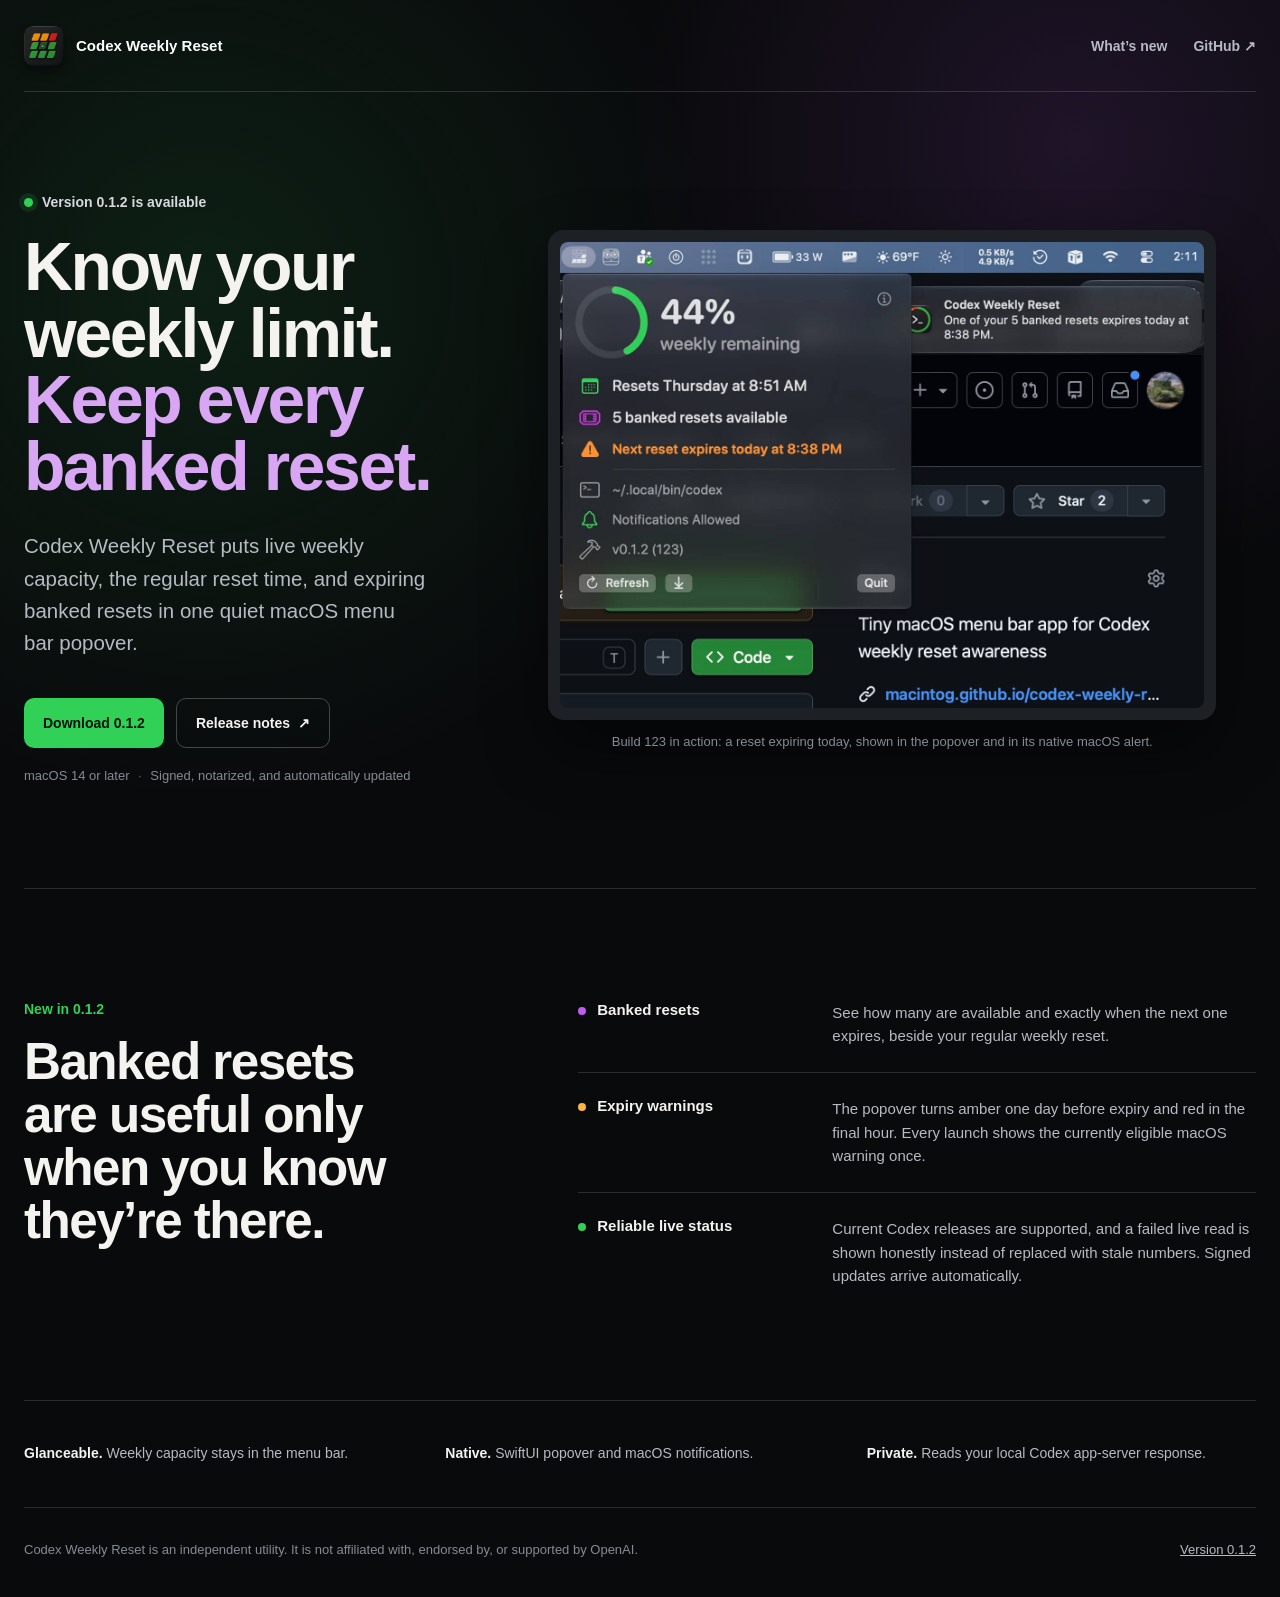
==== index.html @ 297b8efa "Version social preview image metadata" ====
<!doctype html>
<html lang="en">
<head>
  <meta charset="utf-8">
  <meta name="viewport" content="width=device-width, initial-scale=1">
  <meta name="color-scheme" content="dark">
  <title>Codex Weekly Reset</title>
  <meta name="description" content="A native macOS menu bar app for tracking weekly Codex capacity, banked resets, and upcoming reset expirations.">
  <link rel="canonical" href="https://macintog.github.io/codex-weekly-reset/">
  <meta property="og:title" content="Codex Weekly Reset">
  <meta property="og:description" content="See weekly Codex capacity, banked resets, and upcoming expirations without leaving the menu bar.">
  <meta property="og:type" content="website">
  <meta property="og:url" content="https://macintog.github.io/codex-weekly-reset/">
  <meta property="og:image" content="https://macintog.github.io/codex-weekly-reset/assets/codex-weekly-reset-alert.jpg?v=123">
  <meta property="og:image:secure_url" content="https://macintog.github.io/codex-weekly-reset/assets/codex-weekly-reset-alert.jpg?v=123">
  <meta property="og:image:type" content="image/jpeg">
  <meta property="og:image:width" content="1426">
  <meta property="og:image:height" content="1032">
  <meta property="og:image:alt" content="Codex Weekly Reset build 123 showing an expiring banked reset and its native macOS alert">
  <meta name="twitter:card" content="summary_large_image">
  <meta name="twitter:image" content="https://macintog.github.io/codex-weekly-reset/assets/codex-weekly-reset-alert.jpg?v=123">
  <meta name="twitter:image:alt" content="Codex Weekly Reset build 123 showing an expiring banked reset and its native macOS alert">
  <meta name="theme-color" content="#090a0c">
  <link rel="icon" href="assets/app-icon.png">
  <link rel="apple-touch-icon" href="assets/app-icon.png">
  <link rel="preload" href="assets/codex-weekly-reset-alert.jpg" as="image">
  <link rel="stylesheet" href="styles.css">
</head>
<body>
  <div class="site-shell">
    <header class="site-header">
      <a class="product-lockup" href="https://github.com/macintog/codex-weekly-reset" aria-label="Codex Weekly Reset on GitHub">
        <img src="assets/app-icon.png" width="40" height="40" alt="" class="app-icon">
        <span>Codex Weekly Reset</span>
      </a>

      <nav class="site-nav" aria-label="Site links">
        <a href="#whats-new">What’s new</a>
        <a href="https://github.com/macintog/codex-weekly-reset">GitHub <span aria-hidden="true">↗</span></a>
      </nav>
    </header>

    <main>
      <section class="hero" aria-labelledby="hero-title">
        <div class="hero-copy">
          <p class="release-line"><span class="release-dot" aria-hidden="true"></span>Version 0.1.2 is available</p>
          <h1 id="hero-title">Know your weekly limit. <span>Keep every banked reset.</span></h1>
          <p class="lede">Codex Weekly Reset puts live weekly capacity, the regular reset time, and expiring banked resets in one quiet macOS menu bar popover.</p>

          <div class="actions" aria-label="Download and release links">
            <a class="button button-primary" href="downloads/CodexWeeklyReset.zip">Download 0.1.2</a>
            <a class="button button-secondary" href="https://github.com/macintog/codex-weekly-reset/releases/tag/v0.1.2">Release notes <span aria-hidden="true">↗</span></a>
          </div>

          <p class="download-meta">macOS 14 or later <span aria-hidden="true">·</span> Signed, notarized, and automatically updated</p>
        </div>

        <figure class="hero-visual">
          <a class="preview-link" href="assets/codex-weekly-reset-alert.jpg" aria-label="Open the full-size Codex Weekly Reset launch warning screenshot">
            <div class="preview-frame">
              <img class="app-preview-image" src="assets/codex-weekly-reset-alert.jpg" width="1426" height="1032" alt="Codex Weekly Reset build 123 showing 44 percent weekly capacity, five banked resets, a reset expiring today, and its matching native macOS notification">
            </div>
          </a>
          <figcaption>Build 123 in action: a reset expiring today, shown in the popover and in its native macOS alert.</figcaption>
        </figure>
      </section>

      <section class="release-section" id="whats-new" aria-labelledby="release-title">
        <div class="release-heading">
          <p>New in 0.1.2</p>
          <h2 id="release-title">Banked resets are useful only when you know they’re there.</h2>
        </div>

        <dl class="feature-list">
          <div class="feature-row feature-row-primary">
            <dt><span class="feature-signal purple" aria-hidden="true"></span>Banked resets</dt>
            <dd>See how many are available and exactly when the next one expires, beside your regular weekly reset.</dd>
          </div>
          <div class="feature-row">
            <dt><span class="feature-signal amber" aria-hidden="true"></span>Expiry warnings</dt>
            <dd>The popover turns amber one day before expiry and red in the final hour. Every launch shows the currently eligible macOS warning once.</dd>
          </div>
          <div class="feature-row">
            <dt><span class="feature-signal green" aria-hidden="true"></span>Reliable live status</dt>
            <dd>Current Codex releases are supported, and a failed live read is shown honestly instead of replaced with stale numbers. Signed updates arrive automatically.</dd>
          </div>
        </dl>
      </section>

      <section class="confidence-row" aria-label="Product details">
        <p><strong>Glanceable.</strong> Weekly capacity stays in the menu bar.</p>
        <p><strong>Native.</strong> SwiftUI popover and macOS notifications.</p>
        <p><strong>Private.</strong> Reads your local Codex app-server response.</p>
      </section>
    </main>

    <footer class="site-footer">
      <p>Codex Weekly Reset is an independent utility. It is not affiliated with, endorsed by, or supported by OpenAI.</p>
      <a href="https://github.com/macintog/codex-weekly-reset/releases/tag/v0.1.2">Version 0.1.2</a>
    </footer>
  </div>
</body>
</html>
---- styles.css ----
:root {
  color-scheme: dark;
  --bg: #090a0c;
  --surface: #15171b;
  --surface-raised: #1d2025;
  --text: #f5f3ef;
  --muted: #b7bac2;
  --faint: #858a94;
  --line: rgba(255, 255, 255, 0.14);
  --line-strong: rgba(255, 255, 255, 0.24);
  --green: #31d158;
  --purple: #bf5af2;
  --amber: #ffb340;
  --red: #ff453a;
  --focus: #64d2ff;
}

* {
  box-sizing: border-box;
}

html {
  min-width: 320px;
  scroll-behavior: smooth;
  background: var(--bg);
}

body {
  min-width: 320px;
  margin: 0;
  color: var(--text);
  font-family: ui-sans-serif, -apple-system, BlinkMacSystemFont, "SF Pro Text", "Segoe UI", sans-serif;
  background:
    radial-gradient(circle at 84% 9%, rgba(191, 90, 242, 0.12), transparent 28rem),
    radial-gradient(circle at 16% 18%, rgba(49, 209, 88, 0.11), transparent 32rem),
    var(--bg);
}

a {
  color: inherit;
}

img,
svg {
  display: block;
}

.site-shell {
  width: min(1240px, calc(100% - 48px));
  margin: 0 auto;
}

.site-header {
  display: flex;
  align-items: center;
  justify-content: space-between;
  min-height: 92px;
  border-bottom: 1px solid var(--line);
}

.product-lockup {
  display: inline-flex;
  align-items: center;
  gap: 12px;
  color: #fff;
  font-size: 15px;
  font-weight: 680;
  text-decoration: none;
}

.app-icon {
  width: 40px;
  height: 40px;
  border-radius: 9px;
  box-shadow: 0 6px 8px rgba(0, 0, 0, 0.36);
}

.site-nav {
  display: flex;
  align-items: center;
  gap: 26px;
}

.site-nav a {
  color: var(--muted);
  font-size: 14px;
  font-weight: 620;
  text-decoration: none;
  transition: color 160ms ease;
}

.site-nav a:hover {
  color: var(--text);
}

.hero {
  display: grid;
  grid-template-columns: minmax(380px, 0.72fr) minmax(600px, 1.28fr);
  gap: clamp(44px, 5vw, 72px);
  align-items: center;
  min-height: 720px;
  padding: clamp(72px, 8vw, 116px) 0;
}

.hero-copy,
.hero-visual {
  min-width: 0;
}

.release-line {
  display: flex;
  align-items: center;
  gap: 9px;
  width: fit-content;
  margin: 0 0 24px;
  color: #d8d9de;
  font-size: 14px;
  font-weight: 650;
}

.release-dot {
  width: 9px;
  height: 9px;
  border-radius: 50%;
  background: var(--green);
  box-shadow: 0 0 0 5px rgba(49, 209, 88, 0.12);
}

h1,
h2 {
  text-wrap: balance;
}

h1 {
  max-width: 650px;
  margin: 0;
  font-size: clamp(3.25rem, 5.3vw, 4.8rem);
  line-height: 0.98;
  font-weight: 790;
  letter-spacing: -0.035em;
}

h1 span {
  color: #d8a6f3;
}

.lede {
  max-width: 620px;
  margin: 30px 0 0;
  color: var(--muted);
  font-size: clamp(1.08rem, 2vw, 1.28rem);
  line-height: 1.58;
  text-wrap: pretty;
}

.actions {
  display: flex;
  flex-wrap: wrap;
  gap: 12px;
  margin-top: 38px;
}

.button {
  display: inline-flex;
  align-items: center;
  justify-content: center;
  gap: 8px;
  min-height: 50px;
  padding: 0 19px;
  border-radius: 10px;
  font-size: 14px;
  font-weight: 740;
  text-decoration: none;
  transition: transform 160ms ease, background-color 160ms ease, border-color 160ms ease;
}

.button:hover {
  transform: translateY(-1px);
}

.button-primary {
  color: #061108;
  background: var(--green);
}

.button-primary:hover {
  background: #46dd69;
}

.button-secondary {
  border: 1px solid var(--line-strong);
  color: var(--text);
  background: transparent;
}

.button-secondary:hover {
  border-color: rgba(255, 255, 255, 0.4);
  background: rgba(255, 255, 255, 0.05);
}

.download-meta {
  margin: 18px 0 0;
  color: var(--faint);
  font-size: 13px;
  line-height: 1.5;
}

.download-meta span {
  margin: 0 5px;
  color: #5f646e;
}

.preview-frame {
  overflow: hidden;
  padding: 12px;
  border-radius: 16px;
  background: var(--surface-raised);
  box-shadow: 0 30px 64px rgba(0, 0, 0, 0.46);
}

.preview-link {
  display: block;
  border-radius: 16px;
  text-decoration: none;
}

.app-preview-image {
  width: 100%;
  height: auto;
  border-radius: 8px;
}

figcaption {
  margin-top: 14px;
  color: var(--faint);
  font-size: 13px;
  text-align: center;
}

.release-section {
  display: grid;
  grid-template-columns: minmax(280px, 0.8fr) minmax(460px, 1.2fr);
  gap: clamp(48px, 8vw, 104px);
  padding: clamp(72px, 9vw, 112px) 0;
  border-top: 1px solid var(--line);
  border-bottom: 1px solid var(--line);
}

.release-heading p {
  margin: 0 0 18px;
  color: var(--green);
  font-size: 14px;
  font-weight: 700;
}

.release-heading h2 {
  max-width: 480px;
  margin: 0;
  font-size: clamp(2.15rem, 4vw, 3.5rem);
  line-height: 1.04;
  letter-spacing: -0.03em;
}

.feature-list {
  margin: 0;
}

.feature-row {
  display: grid;
  grid-template-columns: minmax(150px, 0.7fr) minmax(260px, 1.3fr);
  gap: 26px;
  padding: 24px 0;
  border-top: 1px solid var(--line);
}

.feature-row:first-child {
  padding-top: 0;
  border-top: 0;
}

.feature-row:last-child {
  padding-bottom: 0;
}

.feature-row dt {
  display: flex;
  gap: 11px;
  align-items: baseline;
  color: var(--text);
  font-size: 15px;
  font-weight: 720;
}

.feature-row dd {
  margin: 0;
  color: var(--muted);
  font-size: 15px;
  line-height: 1.58;
  text-wrap: pretty;
}

.feature-signal {
  width: 8px;
  height: 8px;
  border-radius: 50%;
  flex: 0 0 auto;
}

.feature-signal.purple {
  background: var(--purple);
}

.feature-signal.amber {
  background: var(--amber);
}

.feature-signal.green {
  background: var(--green);
}

.confidence-row {
  display: grid;
  grid-template-columns: repeat(3, 1fr);
  gap: 32px;
  padding: 42px 0;
}

.confidence-row p {
  margin: 0;
  color: var(--muted);
  font-size: 14px;
  line-height: 1.55;
}

.confidence-row strong {
  color: var(--text);
}

.site-footer {
  display: flex;
  justify-content: space-between;
  gap: 36px;
  padding: 32px 0 38px;
  border-top: 1px solid var(--line);
  color: var(--faint);
  font-size: 13px;
  line-height: 1.5;
}

.site-footer p {
  max-width: 680px;
  margin: 0;
}

.site-footer a {
  color: var(--muted);
  white-space: nowrap;
}

.button:focus-visible,
.preview-link:focus-visible,
.site-nav a:focus-visible,
.product-lockup:focus-visible,
.site-footer a:focus-visible {
  outline: 2px solid var(--focus);
  outline-offset: 4px;
}

@media (max-width: 1080px) {
  .hero {
    grid-template-columns: 1fr;
    min-height: auto;
  }

  .hero-copy {
    max-width: 760px;
  }

  .hero-visual {
    max-width: 920px;
  }

  .release-section {
    grid-template-columns: 1fr;
  }

  .release-heading h2 {
    max-width: 680px;
  }
}

@media (max-width: 640px) {
  .site-shell {
    width: min(100% - 30px, 1240px);
  }

  .site-header {
    min-height: 76px;
  }

  .site-nav {
    gap: 16px;
  }

  .site-nav a:first-child {
    display: none;
  }

  .product-lockup span {
    position: absolute;
    width: 1px;
    height: 1px;
    overflow: hidden;
    clip-path: inset(50%);
    white-space: nowrap;
  }

  .hero {
    gap: 46px;
    padding: 64px 0 72px;
  }

  h1 {
    font-size: clamp(2.9rem, 14vw, 4rem);
  }

  .actions {
    display: grid;
  }

  .button {
    width: 100%;
  }

  .download-meta span {
    margin: 0 2px;
  }

  .preview-frame {
    padding: 7px;
    border-radius: 12px;
  }

  .release-section {
    gap: 44px;
    padding: 72px 0;
  }

  .feature-row {
    grid-template-columns: 1fr;
    gap: 10px;
  }

  .confidence-row {
    grid-template-columns: 1fr;
    gap: 18px;
  }

  .site-footer {
    display: grid;
    gap: 16px;
  }
}

@media (prefers-reduced-motion: reduce) {
  html {
    scroll-behavior: auto;
  }

  .button,
  .site-nav a {
    transition: none;
  }
}
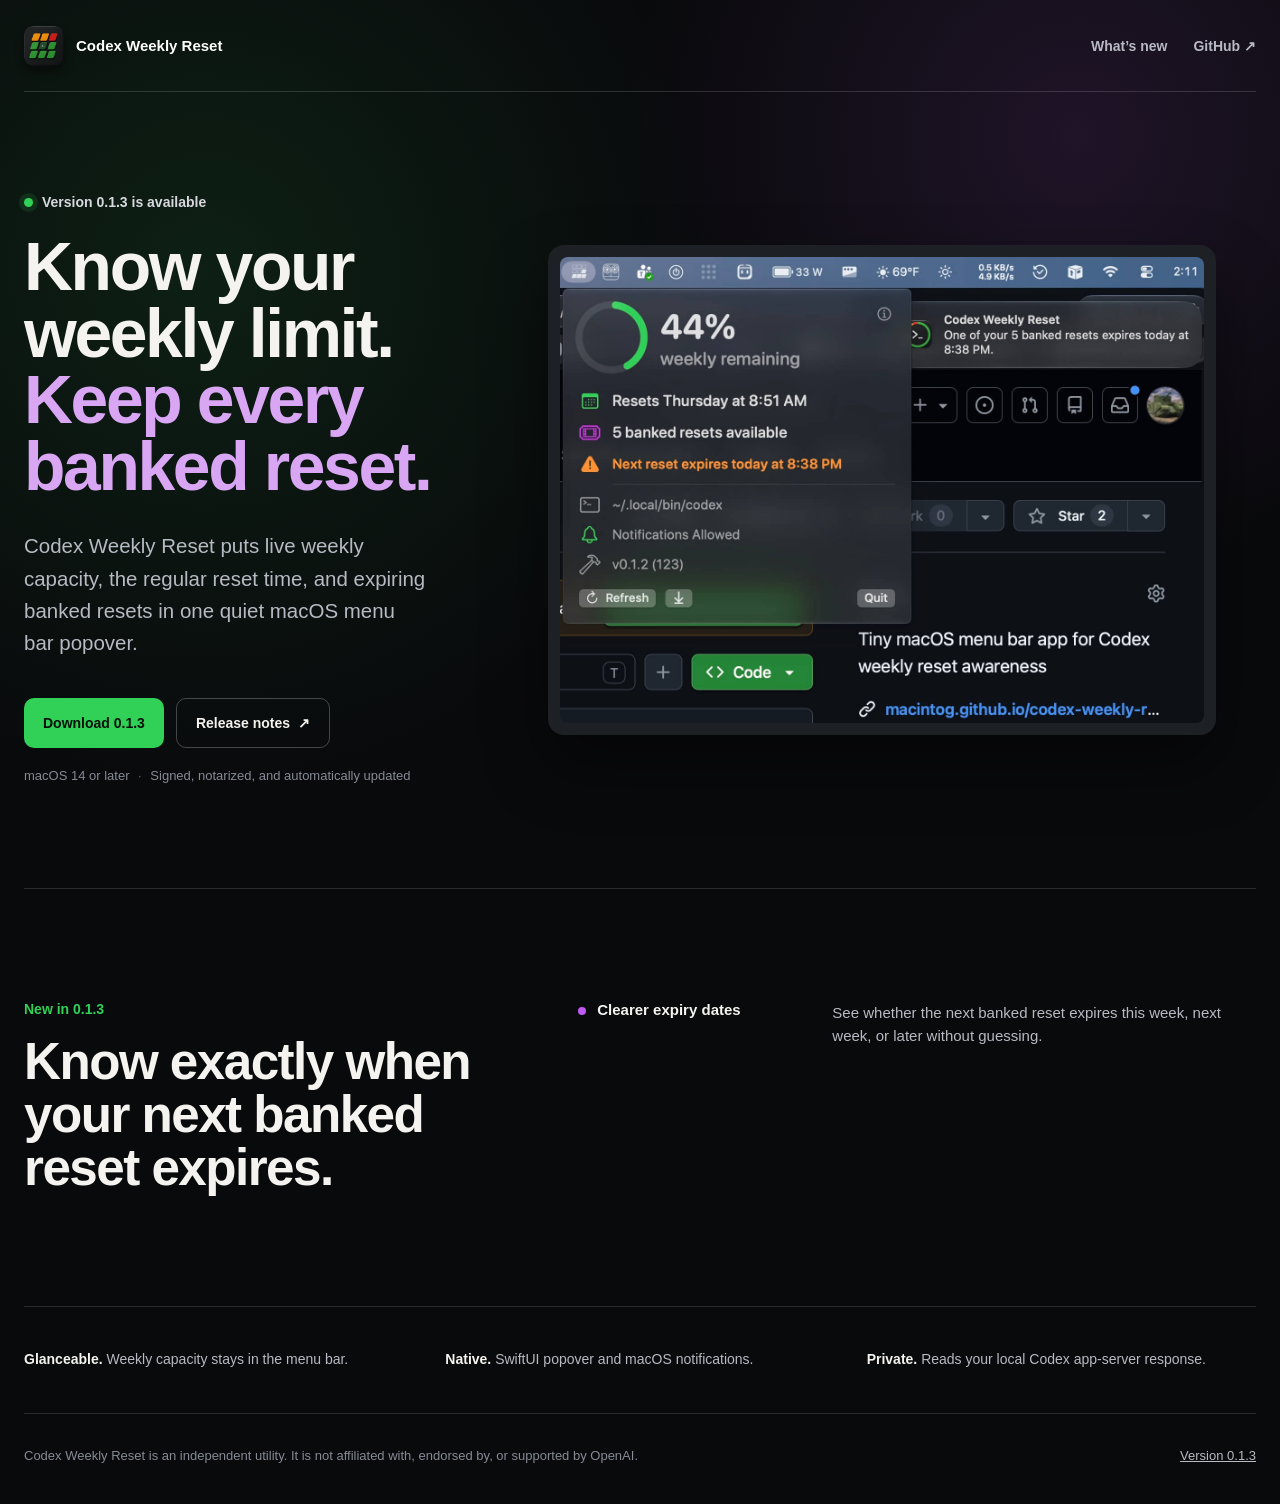
==== commit c0ccaf1e: "Publish Codex Weekly Reset 0.1.3 website Summary: - update the customer website and signed Sparkle f" ====
--- a/index.html
+++ b/index.html
@@ -43,13 +43,13 @@
     <main>
       <section class="hero" aria-labelledby="hero-title">
         <div class="hero-copy">
-          <p class="release-line"><span class="release-dot" aria-hidden="true"></span>Version 0.1.2 is available</p>
+          <p class="release-line"><span class="release-dot" aria-hidden="true"></span>Version 0.1.3 is available</p>
           <h1 id="hero-title">Know your weekly limit. <span>Keep every banked reset.</span></h1>
           <p class="lede">Codex Weekly Reset puts live weekly capacity, the regular reset time, and expiring banked resets in one quiet macOS menu bar popover.</p>
 
           <div class="actions" aria-label="Download and release links">
-            <a class="button button-primary" href="downloads/CodexWeeklyReset.zip">Download 0.1.2</a>
-            <a class="button button-secondary" href="https://github.com/macintog/codex-weekly-reset/releases/tag/v0.1.2">Release notes <span aria-hidden="true">↗</span></a>
+            <a class="button button-primary" href="downloads/CodexWeeklyReset.zip">Download 0.1.3</a>
+            <a class="button button-secondary" href="https://github.com/macintog/codex-weekly-reset/releases/tag/v0.1.3">Release notes <span aria-hidden="true">↗</span></a>
           </div>
 
           <p class="download-meta">macOS 14 or later <span aria-hidden="true">·</span> Signed, notarized, and automatically updated</p>
@@ -61,28 +61,19 @@
               <img class="app-preview-image" src="assets/codex-weekly-reset-alert.jpg" width="1426" height="1032" alt="Codex Weekly Reset build 123 showing 44 percent weekly capacity, five banked resets, a reset expiring today, and its matching native macOS notification">
             </div>
           </a>
-          <figcaption>Build 123 in action: a reset expiring today, shown in the popover and in its native macOS alert.</figcaption>
         </figure>
       </section>
 
       <section class="release-section" id="whats-new" aria-labelledby="release-title">
         <div class="release-heading">
-          <p>New in 0.1.2</p>
-          <h2 id="release-title">Banked resets are useful only when you know they’re there.</h2>
+          <p>New in 0.1.3</p>
+          <h2 id="release-title">Know exactly when your next banked reset expires.</h2>
         </div>
 
         <dl class="feature-list">
           <div class="feature-row feature-row-primary">
-            <dt><span class="feature-signal purple" aria-hidden="true"></span>Banked resets</dt>
-            <dd>See how many are available and exactly when the next one expires, beside your regular weekly reset.</dd>
-          </div>
-          <div class="feature-row">
-            <dt><span class="feature-signal amber" aria-hidden="true"></span>Expiry warnings</dt>
-            <dd>The popover turns amber one day before expiry and red in the final hour. Every launch shows the currently eligible macOS warning once.</dd>
-          </div>
-          <div class="feature-row">
-            <dt><span class="feature-signal green" aria-hidden="true"></span>Reliable live status</dt>
-            <dd>Current Codex releases are supported, and a failed live read is shown honestly instead of replaced with stale numbers. Signed updates arrive automatically.</dd>
+            <dt><span class="feature-signal purple" aria-hidden="true"></span>Clearer expiry dates</dt>
+            <dd>See whether the next banked reset expires this week, next week, or later without guessing.</dd>
           </div>
         </dl>
       </section>
@@ -96,7 +87,7 @@
 
     <footer class="site-footer">
       <p>Codex Weekly Reset is an independent utility. It is not affiliated with, endorsed by, or supported by OpenAI.</p>
-      <a href="https://github.com/macintog/codex-weekly-reset/releases/tag/v0.1.2">Version 0.1.2</a>
+      <a href="https://github.com/macintog/codex-weekly-reset/releases/tag/v0.1.3">Version 0.1.3</a>
     </footer>
   </div>
 </body>
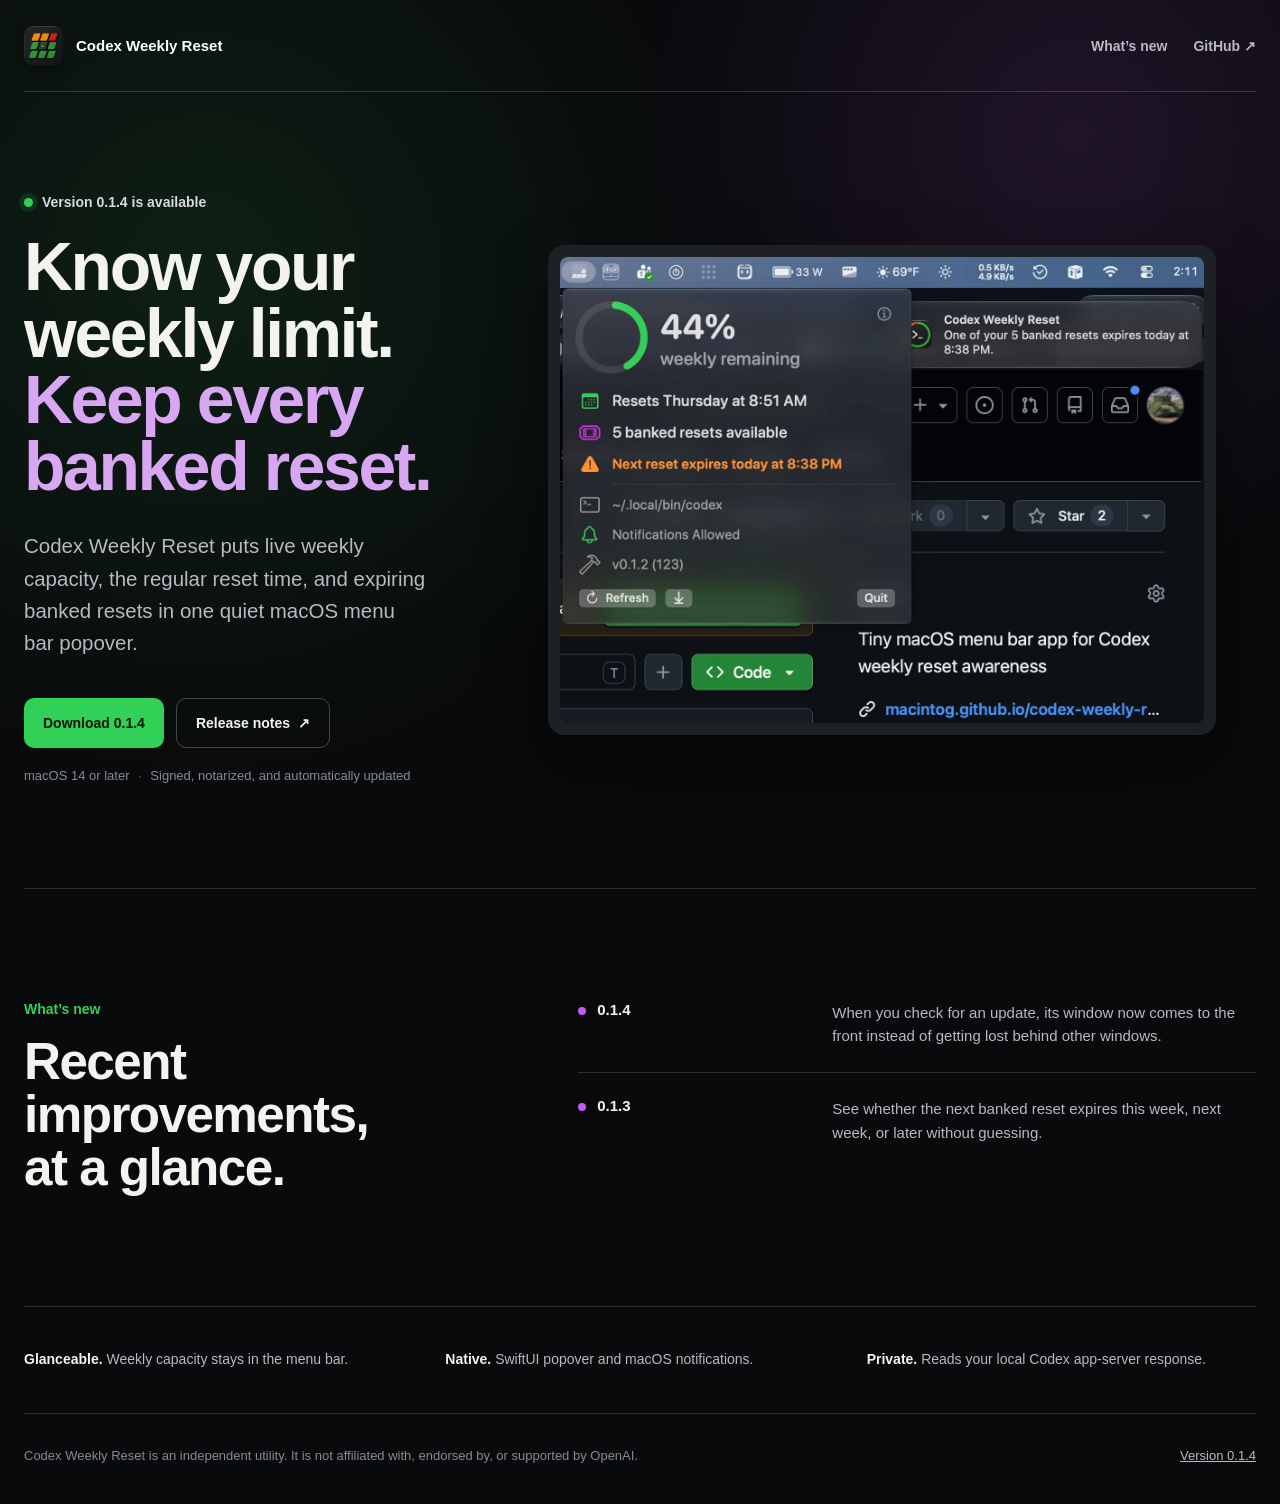
==== commit 834ed0d2: "Publish Codex Weekly Reset 0.1.4 website Ships the notarized build 128 download and Sparkle update f" ====
--- a/index.html
+++ b/index.html
@@ -43,13 +43,13 @@
     <main>
       <section class="hero" aria-labelledby="hero-title">
         <div class="hero-copy">
-          <p class="release-line"><span class="release-dot" aria-hidden="true"></span>Version 0.1.3 is available</p>
+          <p class="release-line"><span class="release-dot" aria-hidden="true"></span>Version 0.1.4 is available</p>
           <h1 id="hero-title">Know your weekly limit. <span>Keep every banked reset.</span></h1>
           <p class="lede">Codex Weekly Reset puts live weekly capacity, the regular reset time, and expiring banked resets in one quiet macOS menu bar popover.</p>
 
           <div class="actions" aria-label="Download and release links">
-            <a class="button button-primary" href="downloads/CodexWeeklyReset.zip">Download 0.1.3</a>
-            <a class="button button-secondary" href="https://github.com/macintog/codex-weekly-reset/releases/tag/v0.1.3">Release notes <span aria-hidden="true">↗</span></a>
+            <a class="button button-primary" href="downloads/CodexWeeklyReset.zip">Download 0.1.4</a>
+            <a class="button button-secondary" href="https://github.com/macintog/codex-weekly-reset/releases/tag/v0.1.4">Release notes <span aria-hidden="true">↗</span></a>
           </div>
 
           <p class="download-meta">macOS 14 or later <span aria-hidden="true">·</span> Signed, notarized, and automatically updated</p>
@@ -66,13 +66,17 @@
 
       <section class="release-section" id="whats-new" aria-labelledby="release-title">
         <div class="release-heading">
-          <p>New in 0.1.3</p>
-          <h2 id="release-title">Know exactly when your next banked reset expires.</h2>
+          <p>What’s new</p>
+          <h2 id="release-title">Recent improvements, at a glance.</h2>
         </div>
 
         <dl class="feature-list">
           <div class="feature-row feature-row-primary">
-            <dt><span class="feature-signal purple" aria-hidden="true"></span>Clearer expiry dates</dt>
+            <dt><span class="feature-signal purple" aria-hidden="true"></span>0.1.4</dt>
+            <dd>When you check for an update, its window now comes to the front instead of getting lost behind other windows.</dd>
+          </div>
+          <div class="feature-row">
+            <dt><span class="feature-signal purple" aria-hidden="true"></span>0.1.3</dt>
             <dd>See whether the next banked reset expires this week, next week, or later without guessing.</dd>
           </div>
         </dl>
@@ -87,7 +91,7 @@
 
     <footer class="site-footer">
       <p>Codex Weekly Reset is an independent utility. It is not affiliated with, endorsed by, or supported by OpenAI.</p>
-      <a href="https://github.com/macintog/codex-weekly-reset/releases/tag/v0.1.3">Version 0.1.3</a>
+      <a href="https://github.com/macintog/codex-weekly-reset/releases/tag/v0.1.4">Version 0.1.4</a>
     </footer>
   </div>
 </body>
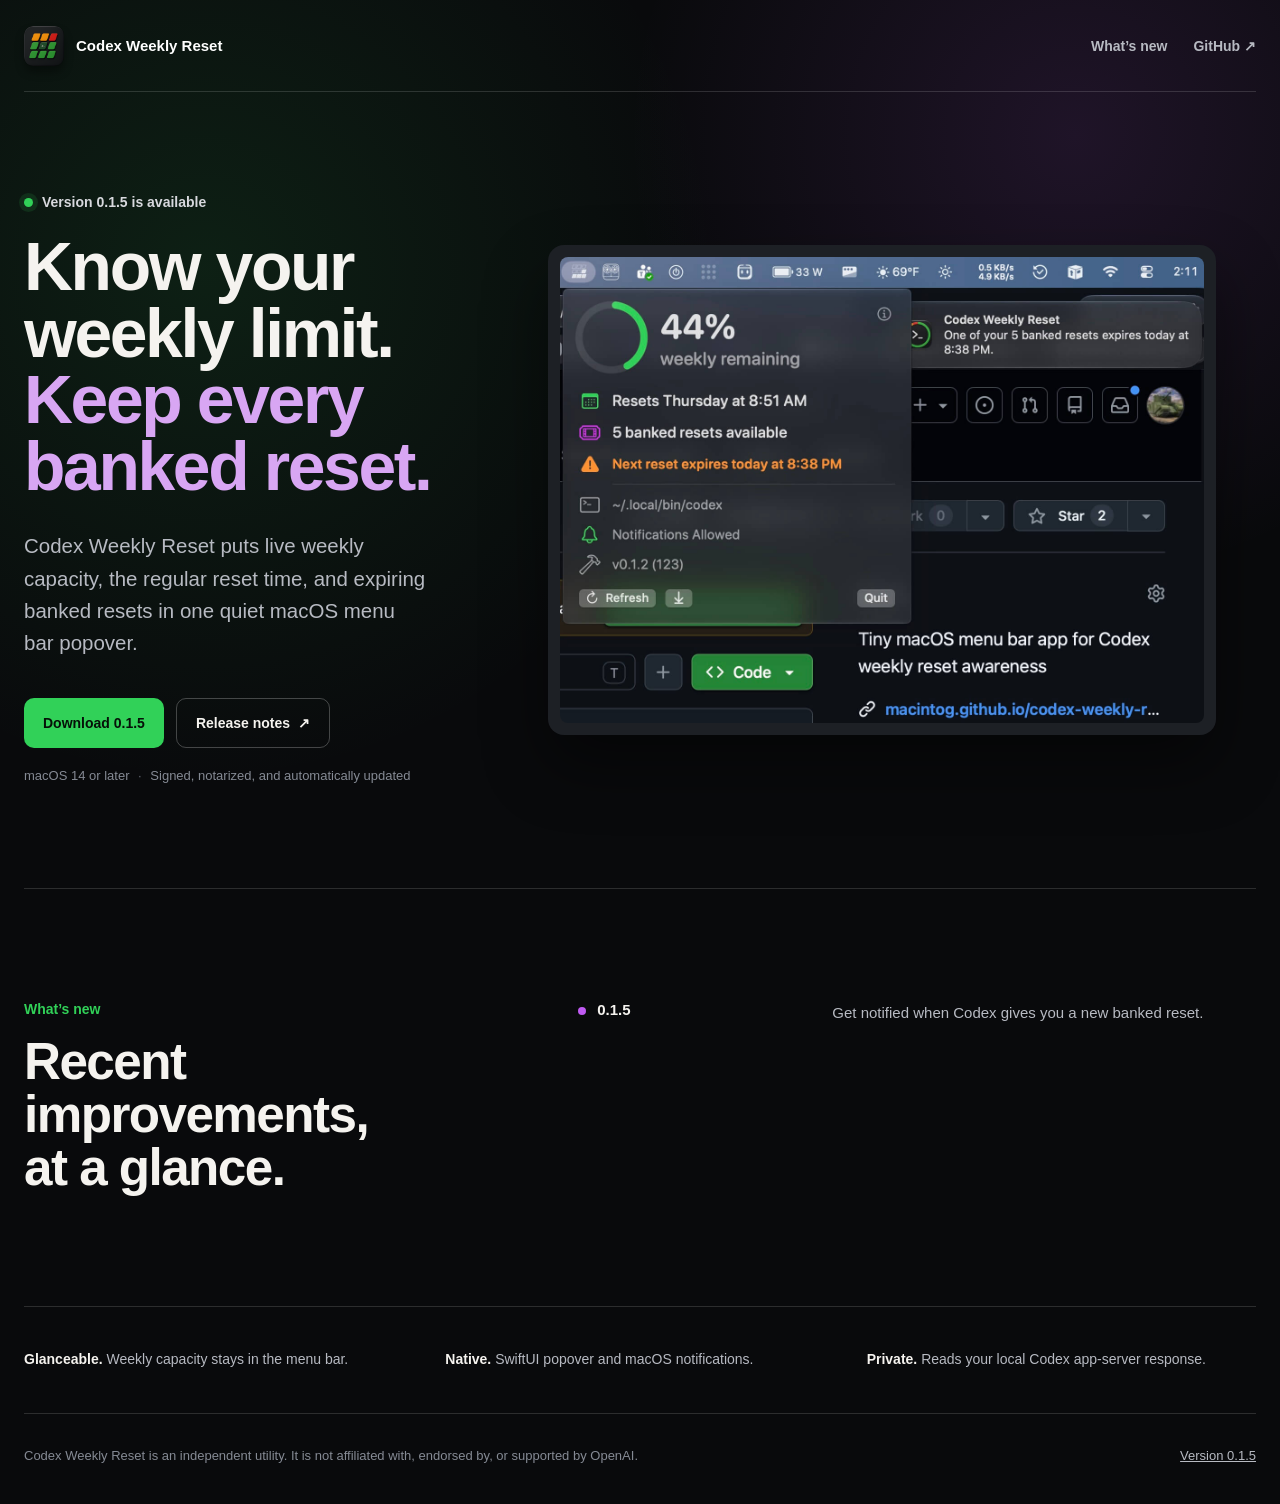
==== commit 8c177090: "0.1.5: Notify when Codex gives you a new reset Publish the signed and notarized build 130 download, " ====
--- a/index.html
+++ b/index.html
@@ -43,13 +43,13 @@
     <main>
       <section class="hero" aria-labelledby="hero-title">
         <div class="hero-copy">
-          <p class="release-line"><span class="release-dot" aria-hidden="true"></span>Version 0.1.4 is available</p>
+          <p class="release-line"><span class="release-dot" aria-hidden="true"></span>Version 0.1.5 is available</p>
           <h1 id="hero-title">Know your weekly limit. <span>Keep every banked reset.</span></h1>
           <p class="lede">Codex Weekly Reset puts live weekly capacity, the regular reset time, and expiring banked resets in one quiet macOS menu bar popover.</p>
 
           <div class="actions" aria-label="Download and release links">
-            <a class="button button-primary" href="downloads/CodexWeeklyReset.zip">Download 0.1.4</a>
-            <a class="button button-secondary" href="https://github.com/macintog/codex-weekly-reset/releases/tag/v0.1.4">Release notes <span aria-hidden="true">↗</span></a>
+            <a class="button button-primary" href="downloads/CodexWeeklyReset.zip">Download 0.1.5</a>
+            <a class="button button-secondary" href="https://github.com/macintog/codex-weekly-reset/releases/tag/v0.1.5">Release notes <span aria-hidden="true">↗</span></a>
           </div>
 
           <p class="download-meta">macOS 14 or later <span aria-hidden="true">·</span> Signed, notarized, and automatically updated</p>
@@ -72,12 +72,8 @@
 
         <dl class="feature-list">
           <div class="feature-row feature-row-primary">
-            <dt><span class="feature-signal purple" aria-hidden="true"></span>0.1.4</dt>
-            <dd>When you check for an update, its window now comes to the front instead of getting lost behind other windows.</dd>
-          </div>
-          <div class="feature-row">
-            <dt><span class="feature-signal purple" aria-hidden="true"></span>0.1.3</dt>
-            <dd>See whether the next banked reset expires this week, next week, or later without guessing.</dd>
+            <dt><span class="feature-signal purple" aria-hidden="true"></span>0.1.5</dt>
+            <dd>Get notified when Codex gives you a new banked reset.</dd>
           </div>
         </dl>
       </section>
@@ -91,7 +87,7 @@
 
     <footer class="site-footer">
       <p>Codex Weekly Reset is an independent utility. It is not affiliated with, endorsed by, or supported by OpenAI.</p>
-      <a href="https://github.com/macintog/codex-weekly-reset/releases/tag/v0.1.4">Version 0.1.4</a>
+      <a href="https://github.com/macintog/codex-weekly-reset/releases/tag/v0.1.5">Version 0.1.5</a>
     </footer>
   </div>
 </body>
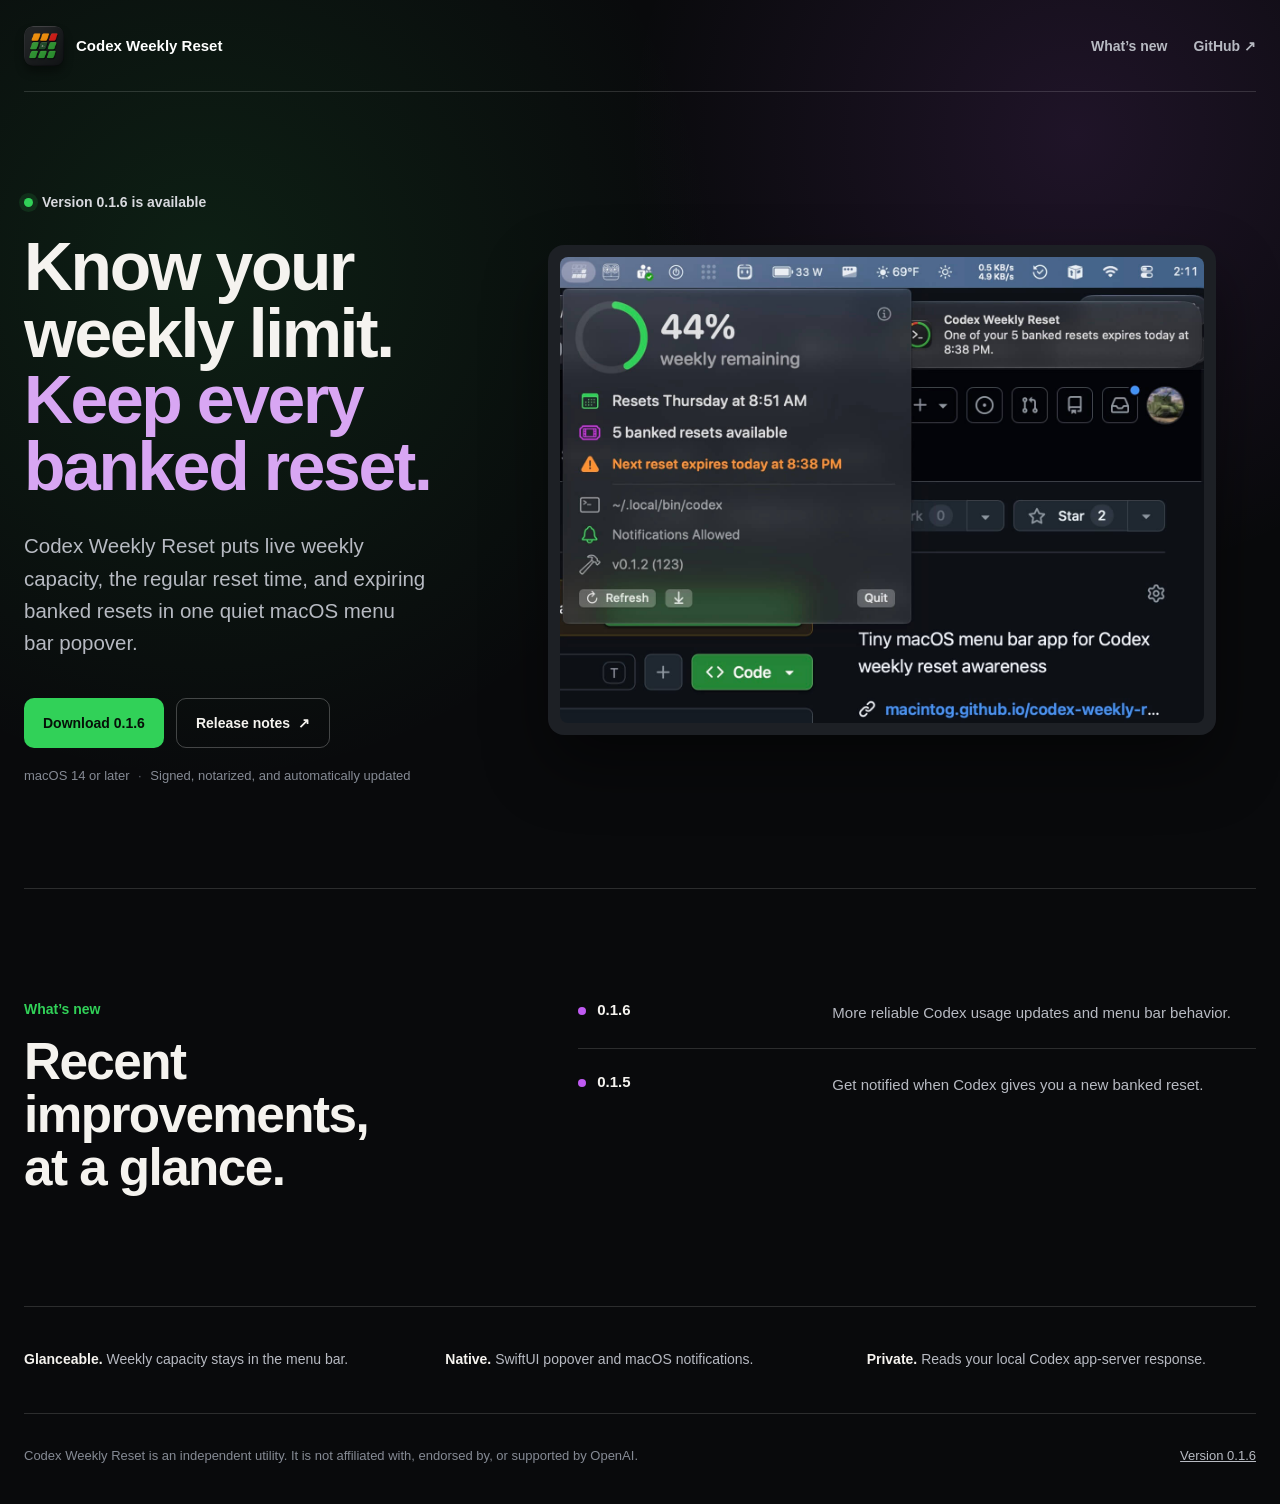
==== commit 926b9535: "0.1.6: Publish website and Sparkle updates Publishes Codex Weekly Reset 0.1.6 with the approved cust" ====
--- a/index.html
+++ b/index.html
@@ -43,13 +43,13 @@
     <main>
       <section class="hero" aria-labelledby="hero-title">
         <div class="hero-copy">
-          <p class="release-line"><span class="release-dot" aria-hidden="true"></span>Version 0.1.5 is available</p>
+          <p class="release-line"><span class="release-dot" aria-hidden="true"></span>Version 0.1.6 is available</p>
           <h1 id="hero-title">Know your weekly limit. <span>Keep every banked reset.</span></h1>
           <p class="lede">Codex Weekly Reset puts live weekly capacity, the regular reset time, and expiring banked resets in one quiet macOS menu bar popover.</p>
 
           <div class="actions" aria-label="Download and release links">
-            <a class="button button-primary" href="downloads/CodexWeeklyReset.zip">Download 0.1.5</a>
-            <a class="button button-secondary" href="https://github.com/macintog/codex-weekly-reset/releases/tag/v0.1.5">Release notes <span aria-hidden="true">↗</span></a>
+            <a class="button button-primary" href="downloads/CodexWeeklyReset.zip">Download 0.1.6</a>
+            <a class="button button-secondary" href="https://github.com/macintog/codex-weekly-reset/releases/tag/v0.1.6">Release notes <span aria-hidden="true">↗</span></a>
           </div>
 
           <p class="download-meta">macOS 14 or later <span aria-hidden="true">·</span> Signed, notarized, and automatically updated</p>
@@ -72,6 +72,10 @@
 
         <dl class="feature-list">
           <div class="feature-row feature-row-primary">
+            <dt><span class="feature-signal purple" aria-hidden="true"></span>0.1.6</dt>
+            <dd>More reliable Codex usage updates and menu bar behavior.</dd>
+          </div>
+          <div class="feature-row">
             <dt><span class="feature-signal purple" aria-hidden="true"></span>0.1.5</dt>
             <dd>Get notified when Codex gives you a new banked reset.</dd>
           </div>
@@ -87,7 +91,7 @@
 
     <footer class="site-footer">
       <p>Codex Weekly Reset is an independent utility. It is not affiliated with, endorsed by, or supported by OpenAI.</p>
-      <a href="https://github.com/macintog/codex-weekly-reset/releases/tag/v0.1.5">Version 0.1.5</a>
+      <a href="https://github.com/macintog/codex-weekly-reset/releases/tag/v0.1.6">Version 0.1.6</a>
     </footer>
   </div>
 </body>
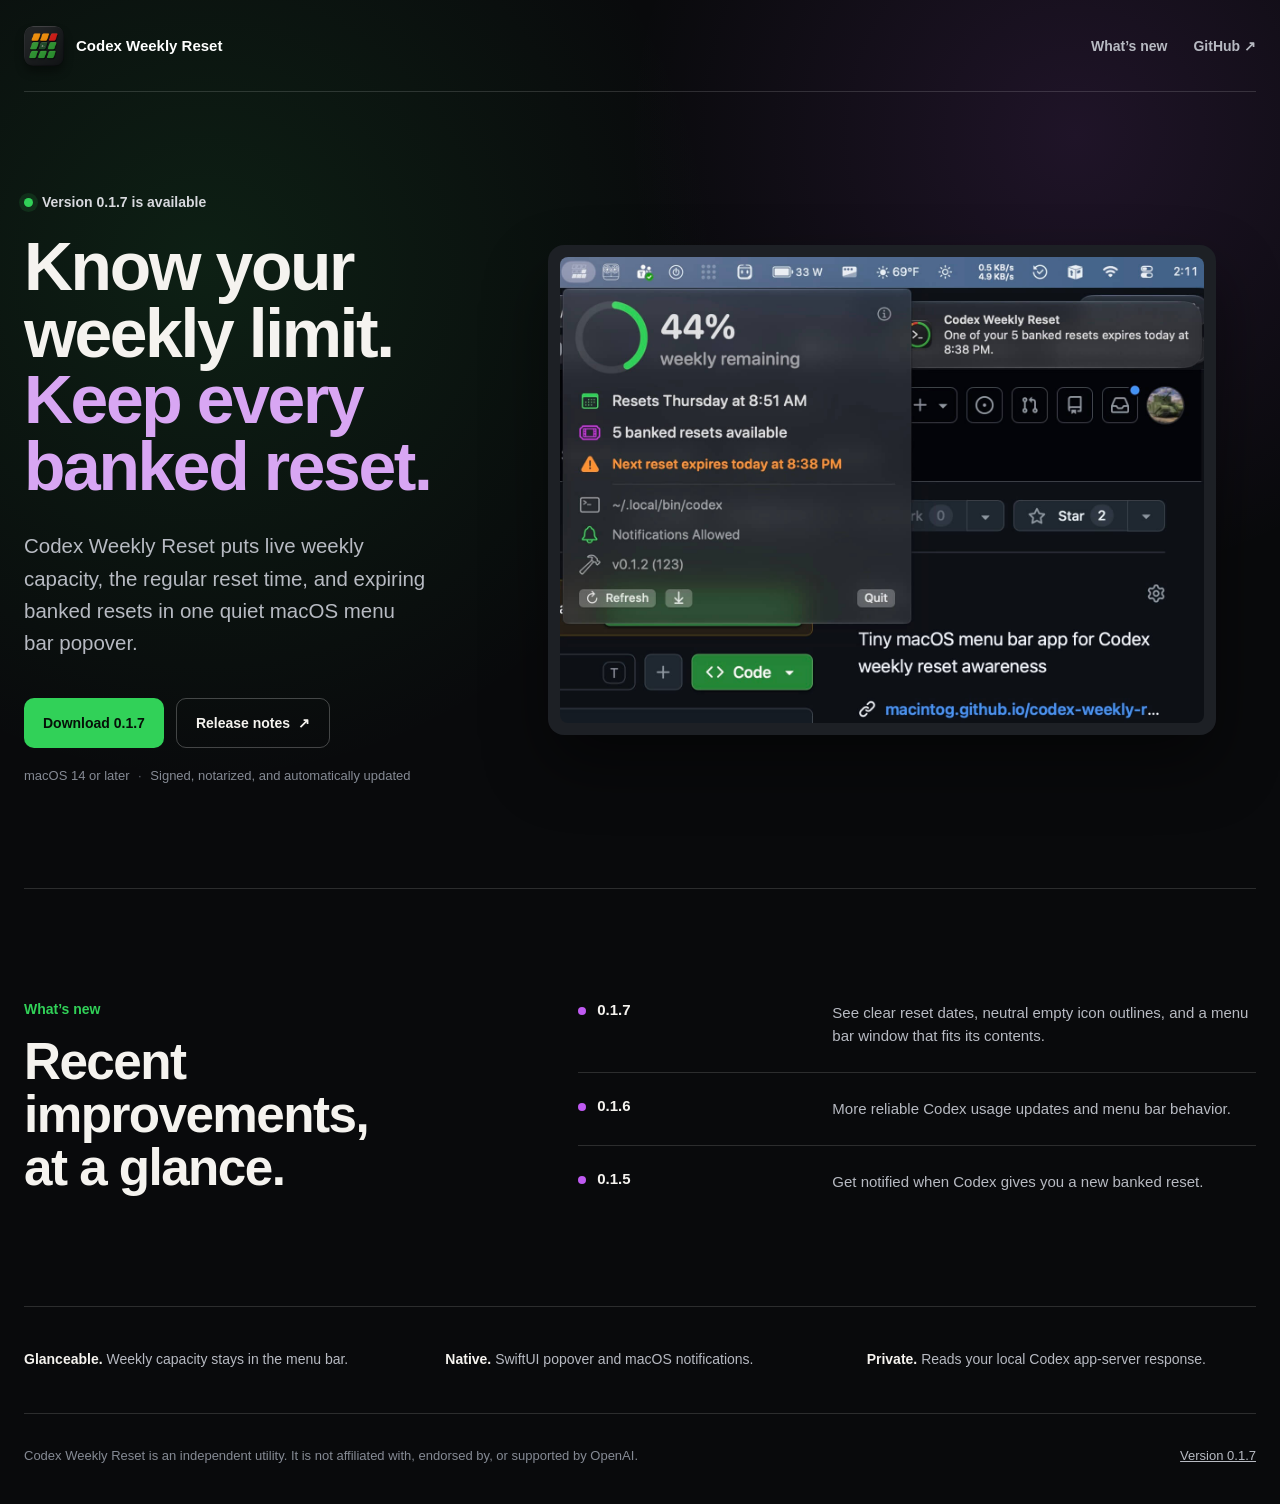
==== commit 0145d091: "0.1.7: Publish website and Sparkle updates Publishes Codex Weekly Reset 0.1.7 with the approved cust" ====
--- a/index.html
+++ b/index.html
@@ -43,13 +43,13 @@
     <main>
       <section class="hero" aria-labelledby="hero-title">
         <div class="hero-copy">
-          <p class="release-line"><span class="release-dot" aria-hidden="true"></span>Version 0.1.6 is available</p>
+          <p class="release-line"><span class="release-dot" aria-hidden="true"></span>Version 0.1.7 is available</p>
           <h1 id="hero-title">Know your weekly limit. <span>Keep every banked reset.</span></h1>
           <p class="lede">Codex Weekly Reset puts live weekly capacity, the regular reset time, and expiring banked resets in one quiet macOS menu bar popover.</p>
 
           <div class="actions" aria-label="Download and release links">
-            <a class="button button-primary" href="downloads/CodexWeeklyReset.zip">Download 0.1.6</a>
-            <a class="button button-secondary" href="https://github.com/macintog/codex-weekly-reset/releases/tag/v0.1.6">Release notes <span aria-hidden="true">↗</span></a>
+            <a class="button button-primary" href="downloads/CodexWeeklyReset.zip">Download 0.1.7</a>
+            <a class="button button-secondary" href="https://github.com/macintog/codex-weekly-reset/releases/tag/v0.1.7">Release notes <span aria-hidden="true">↗</span></a>
           </div>
 
           <p class="download-meta">macOS 14 or later <span aria-hidden="true">·</span> Signed, notarized, and automatically updated</p>
@@ -72,6 +72,10 @@
 
         <dl class="feature-list">
           <div class="feature-row feature-row-primary">
+            <dt><span class="feature-signal purple" aria-hidden="true"></span>0.1.7</dt>
+            <dd>See clear reset dates, neutral empty icon outlines, and a menu bar window that fits its contents.</dd>
+          </div>
+          <div class="feature-row">
             <dt><span class="feature-signal purple" aria-hidden="true"></span>0.1.6</dt>
             <dd>More reliable Codex usage updates and menu bar behavior.</dd>
           </div>
@@ -91,7 +95,7 @@
 
     <footer class="site-footer">
       <p>Codex Weekly Reset is an independent utility. It is not affiliated with, endorsed by, or supported by OpenAI.</p>
-      <a href="https://github.com/macintog/codex-weekly-reset/releases/tag/v0.1.6">Version 0.1.6</a>
+      <a href="https://github.com/macintog/codex-weekly-reset/releases/tag/v0.1.7">Version 0.1.7</a>
     </footer>
   </div>
 </body>
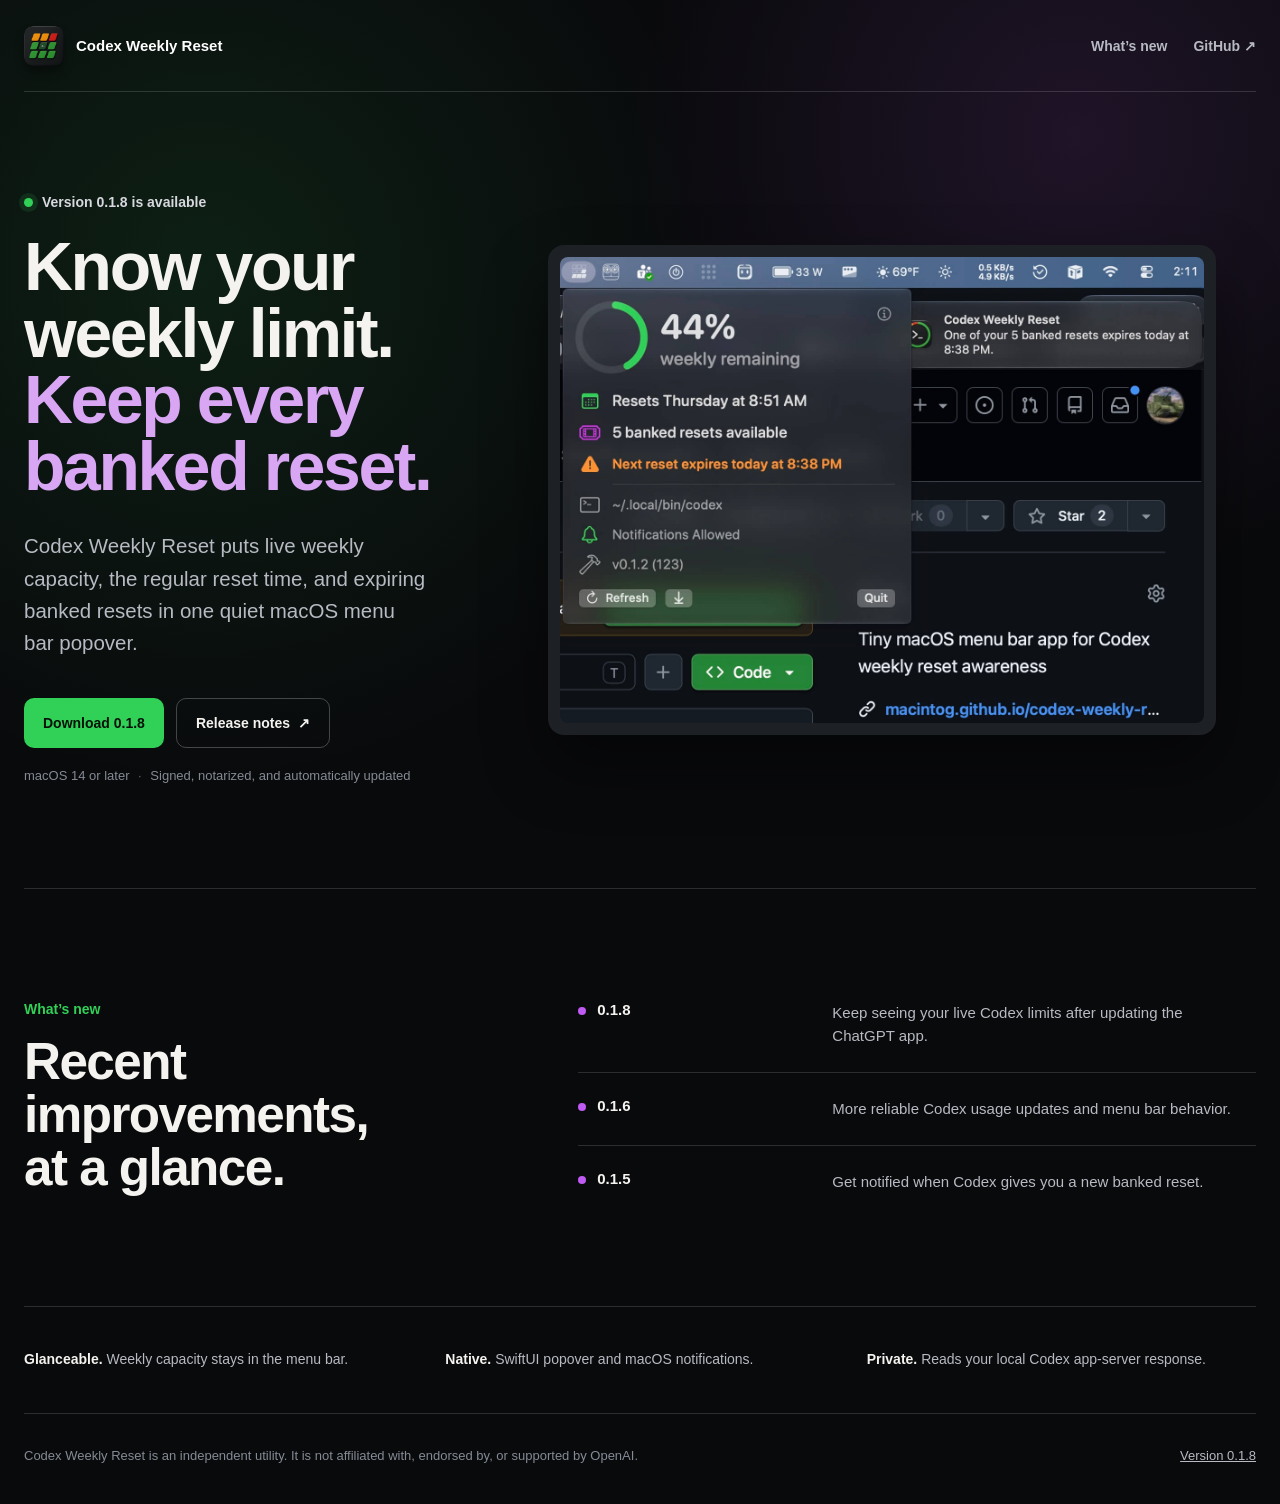
==== commit d68e93e2: "0.1.8: Publish website and Sparkle updates Publishes Codex Weekly Reset 0.1.8 with the approved cust" ====
--- a/index.html
+++ b/index.html
@@ -43,13 +43,13 @@
     <main>
       <section class="hero" aria-labelledby="hero-title">
         <div class="hero-copy">
-          <p class="release-line"><span class="release-dot" aria-hidden="true"></span>Version 0.1.7 is available</p>
+          <p class="release-line"><span class="release-dot" aria-hidden="true"></span>Version 0.1.8 is available</p>
           <h1 id="hero-title">Know your weekly limit. <span>Keep every banked reset.</span></h1>
           <p class="lede">Codex Weekly Reset puts live weekly capacity, the regular reset time, and expiring banked resets in one quiet macOS menu bar popover.</p>
 
           <div class="actions" aria-label="Download and release links">
-            <a class="button button-primary" href="downloads/CodexWeeklyReset.zip">Download 0.1.7</a>
-            <a class="button button-secondary" href="https://github.com/macintog/codex-weekly-reset/releases/tag/v0.1.7">Release notes <span aria-hidden="true">↗</span></a>
+            <a class="button button-primary" href="downloads/CodexWeeklyReset.zip">Download 0.1.8</a>
+            <a class="button button-secondary" href="https://github.com/macintog/codex-weekly-reset/releases/tag/v0.1.8">Release notes <span aria-hidden="true">↗</span></a>
           </div>
 
           <p class="download-meta">macOS 14 or later <span aria-hidden="true">·</span> Signed, notarized, and automatically updated</p>
@@ -72,8 +72,8 @@
 
         <dl class="feature-list">
           <div class="feature-row feature-row-primary">
-            <dt><span class="feature-signal purple" aria-hidden="true"></span>0.1.7</dt>
-            <dd>See clear reset dates, neutral empty icon outlines, and a menu bar window that fits its contents.</dd>
+            <dt><span class="feature-signal purple" aria-hidden="true"></span>0.1.8</dt>
+            <dd>Keep seeing your live Codex limits after updating the ChatGPT app.</dd>
           </div>
           <div class="feature-row">
             <dt><span class="feature-signal purple" aria-hidden="true"></span>0.1.6</dt>
@@ -95,7 +95,7 @@
 
     <footer class="site-footer">
       <p>Codex Weekly Reset is an independent utility. It is not affiliated with, endorsed by, or supported by OpenAI.</p>
-      <a href="https://github.com/macintog/codex-weekly-reset/releases/tag/v0.1.7">Version 0.1.7</a>
+      <a href="https://github.com/macintog/codex-weekly-reset/releases/tag/v0.1.8">Version 0.1.8</a>
     </footer>
   </div>
 </body>
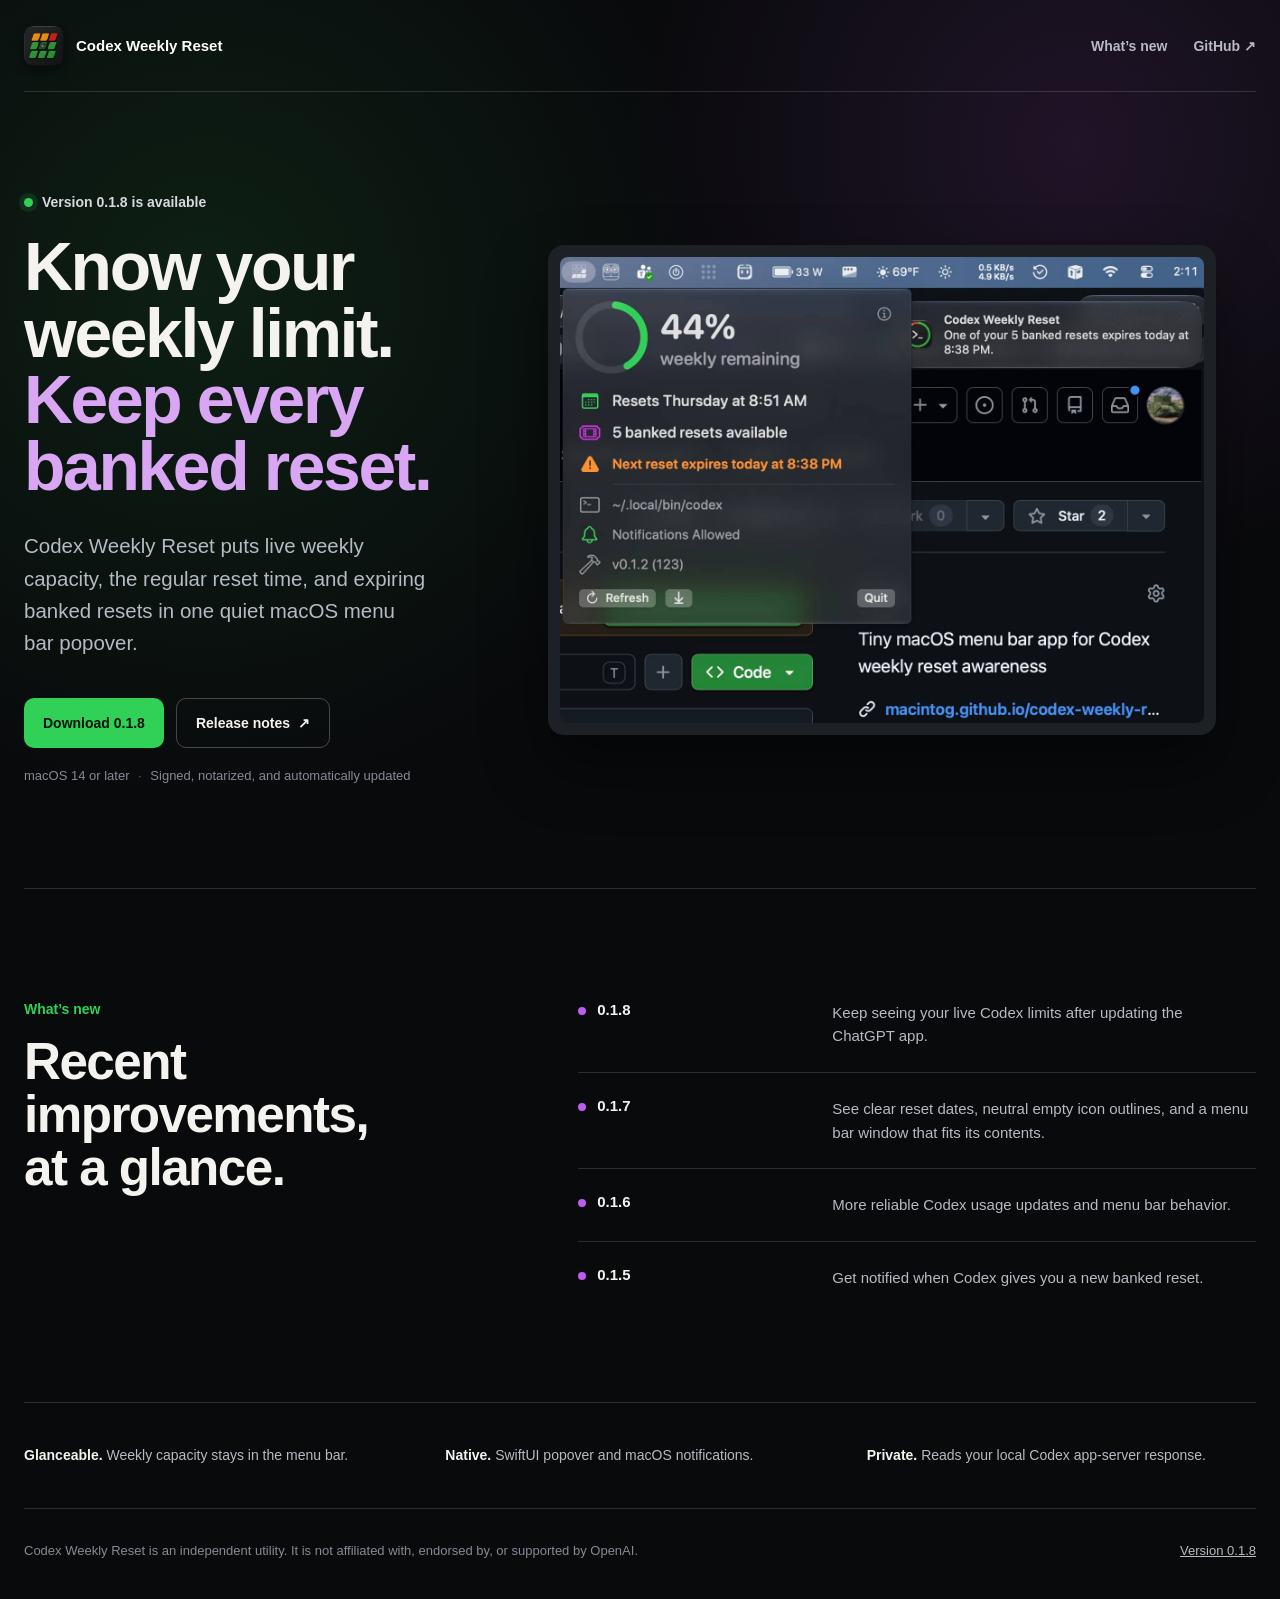
==== commit 0e090a0d: "0.1.8: Publish website and Sparkle updates Publishes Codex Weekly Reset 0.1.8 with the approved cust" ====
--- a/index.html
+++ b/index.html
@@ -76,6 +76,10 @@
             <dd>Keep seeing your live Codex limits after updating the ChatGPT app.</dd>
           </div>
           <div class="feature-row">
+            <dt><span class="feature-signal purple" aria-hidden="true"></span>0.1.7</dt>
+            <dd>See clear reset dates, neutral empty icon outlines, and a menu bar window that fits its contents.</dd>
+          </div>
+          <div class="feature-row">
             <dt><span class="feature-signal purple" aria-hidden="true"></span>0.1.6</dt>
             <dd>More reliable Codex usage updates and menu bar behavior.</dd>
           </div>
